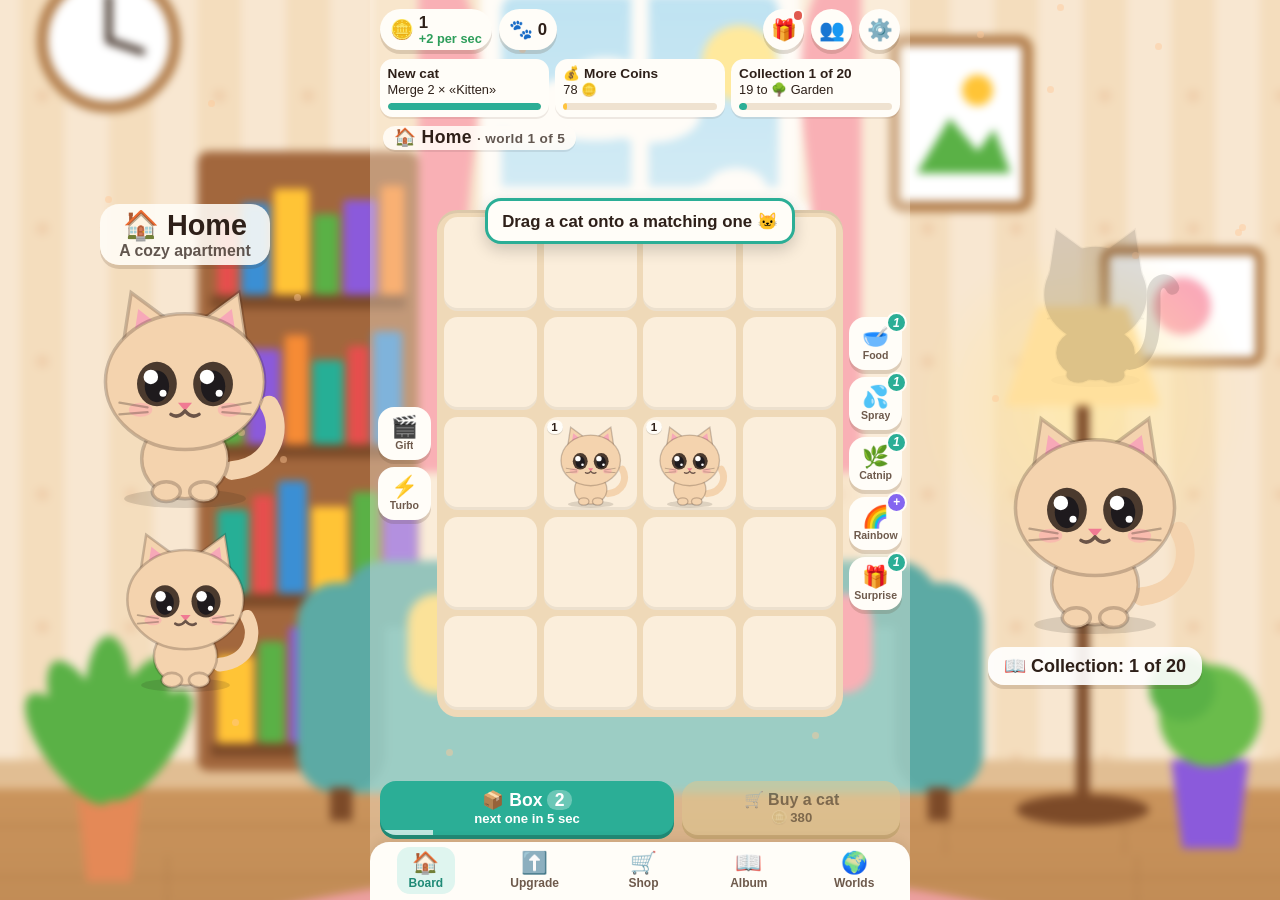
==== index.html @ 221c53e2 "Add files via upload" ====
<!DOCTYPE html>
<html lang="ru">
<head>
<meta charset="UTF-8">
<meta name="viewport" content="width=device-width, initial-scale=1, maximum-scale=1, user-scalable=no, viewport-fit=cover">
<title>Cat Merge Idle</title>
<!-- Telegram Mini App: официальный скрипт Telegram (если недоступен — копия из папки игры) -->
<script src="https://telegram.org/js/telegram-web-app.js"></script>
<script>window.Telegram || document.write('<script src="telegram-web-app.js"><\/script>');</script>
<!-- Настройки: бот, игра, блоки рекламы -->
<script src="tg-config.js"></script>
<!-- AdsGram: реклама в Telegram Mini Apps -->
<script async src="https://sad.adsgram.ai/js/sad.min.js"></script>
<link rel="stylesheet" href="style.css">
</head>
<body oncontextmenu="return false">
<div id="loading"><img id="loadLogo" src="img/logo.jpg" alt="Cat Merge Idle" width="280" height="280"><div id="loadCat" class="hidden"></div><div class="lbar"><i></i></div></div>

<div id="scene"></div>
<div class="side" id="sideL"><div class="sfx"></div><div class="sIn"></div></div>
<div class="side" id="sideR"><div class="sfx"></div><div class="sIn"></div></div>
<div id="app">
  <div id="fx"></div>
  <div id="top">
    <button class="pill" id="coinsPill" aria-label="Монеты"><span class="pi">🪙</span><span class="pv"><b id="coins">0</b><small id="cps">+0 в сек</small></span></button>
    <button class="pill" id="pawsPill" aria-label="Лапки"><span class="pi">🐾</span><b id="paws">0</b></button>
    <button class="pill hidden" id="evPill" aria-label="Событие"><span class="pi" id="evIc">🍬</span><b id="evAmt">0</b></button>
    <div class="grow"></div>
    <button class="iconBtn" id="rewBtn" aria-label="Награды">🎁<i class="dot" id="rewDot"></i></button>
    <button class="iconBtn" id="socBtn" aria-label="Друзья и рейтинг">👥</button>
    <button class="iconBtn" id="setBtn" aria-label="Настройки">⚙️</button>
  </div>

  <div id="goals">
    <div class="goal" id="g1"><div class="gt" id="g1t"></div><div class="bar"><i id="g1b"></i></div></div>
    <div class="goal" id="g2"><div class="gt" id="g2t"></div><div class="bar y"><i id="g2b"></i></div></div>
    <div class="goal" id="g3"><div class="gt" id="g3t"></div><div class="bar"><i id="g3b"></i></div></div>
  </div>

  <div id="midRow">
    <div id="worldTitle"></div>
    <div id="turboTag" class="hidden">⚡ ×2 <span id="turboLeft"></span></div>
  </div>

  <div id="field">
    <div class="col" id="leftCol">
      <button class="sBtn" id="freeBtn"><span>🎬</span><small id="freeLbl">Подарок</small></button>
      <button class="sBtn" id="turboBtn"><span>⚡</span><small>Турбо</small></button>
      <button class="sBtn hidden" id="resBtn"><span id="resIc">🌸</span><small id="resAmt">0</small></button>
      <button class="sBtn hidden" id="evBtn"><span id="evBtnIc">🎃</span><small>Событие</small></button>
    </div>
    <div id="boardWrap"><div id="board"></div><div id="comboTag"></div></div>
    <div class="col" id="rightCol"></div>
  </div>

  <div id="actions">
    <button class="btn primary" id="boxBtn"><span class="bl">📦 Коробка <b id="boxCount">0</b></span><small id="boxInfo">…</small><i id="boxProg"></i></button>
    <button class="btn accent" id="buyBtn"><span class="bl">🛒 Купить кота</span><small>🪙 <span id="buyCost">0</span></small></button>
  </div>

  <nav id="nav">
    <button data-p="board" class="on"><span>🏠</span><small>Поле</small></button>
    <button data-p="upgrades"><span>⬆️</span><small>Улучшить</small><i class="dot" id="upDot"></i></button>
    <button data-p="shop"><span>🛒</span><small>Магазин</small></button>
    <button data-p="album"><span>📖</span><small>Альбом</small></button>
    <button data-p="worlds"><span>🌍</span><small>Миры</small><i class="dot" id="worldDot"></i></button>
  </nav>

  <div id="sheet"><div id="sheetBox"><div id="sheetHead"><span id="sheetTitle"></span><button class="close" id="sheetClose" aria-label="Закрыть">✕</button></div><div id="sheetTabs"></div><div id="sheetBody"></div></div></div>
  <div id="modal"><div id="modalBox"></div></div>
  <div id="toast"></div>
  <div id="tip"></div>
  <div id="hint"><span class="bubble" id="hintText"></span></div>
  <div id="hand">👆</div>
  <div id="aimBar" class="hidden"><span id="aimText"></span> <button id="aimCancel">Отмена</button></div>
</div>
<div id="ghost"></div>
<div id="adFake"><div>Ad</div><div style="opacity:.7;font-size:.9rem">(test mode outside Telegram)</div><div id="adFakeT">2</div></div>

<script src="js/i18n.js"></script>
<script src="js/data.js"></script>
<script src="js/art.js"></script>
<script src="js/scene.js"></script>
<script src="js/audio.js"></script>
<script src="js/net.js"></script>
<script src="js/game.js"></script>
<script src="js/ui.js"></script>
</body>
</html>
---- style.css ----
:root{
  --ui:#FFFDF8; --text:#2E2019; --muted:#6E5A4C; --line:#E6D5BE;
  --primary:#2BAE96; --primaryD:#1F8A76; --accent:#FFC43D; --accentD:#D99A0A;
  --premium:#8466F0; --premiumD:#6247C9; --error:#E05A4F; --good:#2E9E5B;
  --shadow:0 4px 0 rgba(90,60,40,.18);
  --bg1:#FFF8EC; --bg2:#F7E3C6; --board:#EFD9B8; --cell:#FBEEDB; --wtext:#3B2A20;
  font-size:16px;
}
html.big{ font-size:18px; }
*{box-sizing:border-box;-webkit-tap-highlight-color:transparent;user-select:none;-webkit-user-select:none;-webkit-touch-callout:none}
html,body{margin:0;height:100%;overflow:hidden;background:var(--bg2);color:var(--text);
  font-family:"Nunito","Trebuchet MS","Segoe UI",Roboto,Arial,sans-serif;touch-action:none;overscroll-behavior:none}
button{font-family:inherit;color:inherit;border:0;cursor:pointer;background:none;padding:0}
.hidden{display:none!important}
#app{position:relative;z-index:1;height:100%;max-width:540px;margin:0 auto;display:flex;flex-direction:column;overflow:hidden;
  background:var(--tint);transition:background .6s}
/* ---------- фон мира: размытая сцена ---------- */
#scene{position:fixed;inset:-24px;z-index:0;pointer-events:none;filter:blur(4px) saturate(1.05);overflow:hidden;background:var(--bg2)}
.sceneLayer{position:absolute;inset:0;opacity:0;transition:opacity .7s ease}
.sceneLayer.on{opacity:1}
.sceneLayer svg{width:100%;height:100%;display:block}
#fx{position:absolute;inset:0;pointer-events:none;overflow:hidden;z-index:0}
#top,#goals,#midRow,#field,#actions,#nav{position:relative;z-index:1}

/* ---------- верхняя панель ---------- */
#top{display:flex;align-items:center;gap:.4rem;padding:.55rem .6rem .3rem}
.pill{display:flex;align-items:center;gap:.3rem;background:var(--ui);border-radius:1.4rem;padding:.3rem .65rem;
  font-weight:800;font-size:1.05rem;box-shadow:var(--shadow);min-width:0;white-space:nowrap;min-height:2.6rem;color:var(--text)}
.pill .pi{font-size:1.2rem}
.pill .pv{display:flex;flex-direction:column;line-height:1.05;text-align:left}
.pill small{font-weight:700;color:var(--good);font-size:.8rem}
.grow{flex:1}
.iconBtn{width:2.6rem;height:2.6rem;border-radius:50%;background:var(--ui);box-shadow:var(--shadow);font-size:1.3rem;
  display:flex;align-items:center;justify-content:center;position:relative;flex:none}
.dot{position:absolute;top:0;right:0;width:.8rem;height:.8rem;border-radius:50%;background:var(--error);border:2px solid var(--ui);display:none}
.dot.on{display:block;animation:pulse 1.2s infinite}
@keyframes pulse{50%{transform:scale(1.25)}}

/* ---------- три цели ---------- */
#goals{display:grid;grid-template-columns:1fr 1fr 1fr;gap:.4rem;padding:.25rem .6rem}
.goal{background:var(--ui);border-radius:.8rem;padding:.4rem .5rem;font-size:.8rem;line-height:1.2;min-height:3.6rem;color:var(--text);
  display:flex;flex-direction:column;justify-content:space-between;box-shadow:0 2px 0 rgba(90,60,40,.1)}
.goal b{font-size:.85rem;display:block}
.bar{height:.45rem;border-radius:.3rem;background:#EFE2D0;overflow:hidden;margin-top:.25rem}
.bar i{display:block;height:100%;background:var(--primary);border-radius:.3rem;transition:width .3s}
.bar.y i{background:var(--accent)}
.bar.p i{background:var(--premium)}

#midRow{display:flex;align-items:center;justify-content:space-between;padding:.3rem .8rem .1rem;min-height:1.9rem}
#worldTitle{font-weight:900;font-size:1.1rem;color:#2E2019;letter-spacing:.02em;background:rgba(255,253,248,.88);border-radius:1rem;padding:.12rem .7rem;box-shadow:0 2px 0 rgba(0,0,0,.08)}
#worldTitle small{font-weight:700;opacity:.75;font-size:.85rem}
#turboTag{font-size:.9rem;font-weight:900;color:#fff;background:var(--premium);border-radius:1rem;padding:.15rem .6rem}

/* ---------- поле ---------- */
#field{flex:1;display:grid;grid-template-columns:3.4rem minmax(0,1fr) 3.4rem;gap:.35rem;padding:.2rem .45rem;min-height:0;align-items:center}
.col{display:flex;flex-direction:column;gap:.45rem;align-items:center;justify-content:center}
.sBtn{width:3.3rem;min-height:3.3rem;border-radius:1rem;background:var(--ui);box-shadow:var(--shadow);display:flex;flex-direction:column;
  align-items:center;justify-content:center;position:relative;font-size:1.35rem;line-height:1.05;padding:.2rem 0}
.sBtn small{font-size:.66rem;font-weight:800;color:var(--muted);margin-top:.1rem;max-width:100%;overflow:hidden;text-overflow:ellipsis;white-space:nowrap}
.sBtn .cnt{position:absolute;top:-.3rem;right:-.3rem;background:var(--primary);color:#fff;font-size:.75rem;font-weight:900;border-radius:.7rem;min-width:1.3rem;height:1.3rem;display:flex;align-items:center;justify-content:center;padding:0 .25rem;border:2px solid var(--ui)}
.sBtn .cnt.zero{background:var(--premium)}
.sBtn:disabled{opacity:.55}
.sBtn.armed{box-shadow:0 0 0 3px var(--premium),var(--shadow)}
#boardWrap{position:relative;display:flex;align-items:center;justify-content:center;height:100%;min-height:0;min-width:0;overflow:visible}
#board{display:grid;grid-template-columns:repeat(4,1fr);grid-template-rows:repeat(5,1fr);gap:.4rem;
  width:200px;height:250px;background:var(--board);padding:.45rem;border-radius:1.3rem;
  box-shadow:inset 0 3px 0 rgba(0,0,0,.08);transition:background .6s}
.cell{position:relative;border-radius:.85rem;background:var(--cell);display:flex;align-items:center;justify-content:center;
  box-shadow:inset 0 -3px 0 rgba(0,0,0,.06);transition:background .6s;min-width:0;min-height:0}
.cell.hl{background:#D6F5EC!important;box-shadow:inset 0 0 0 3px var(--primary)}
.cell.bad{box-shadow:inset 0 0 0 3px var(--error)}
@keyframes shake{25%{transform:rotate(-4deg)}75%{transform:rotate(4deg)}}
.cat{position:relative;width:94%;height:94%;display:flex;align-items:center;justify-content:center;touch-action:none}
.cat svg{width:100%;height:100%;overflow:visible;animation:bob 2.6s ease-in-out infinite}
.cat.dim{opacity:.3}
.cat .lv{position:absolute;left:0;top:0;font-size:.72rem;font-weight:900;background:var(--ui);color:var(--text);border-radius:.5rem;padding:0 .3rem;
  box-shadow:0 1px 0 rgba(0,0,0,.15);z-index:2;line-height:1.25}
.cat.wild .lv{background:var(--premium);color:#fff}
.cat.pop svg{animation:pop .45s cubic-bezier(.2,1.6,.4,1)}
.cat.spawn svg{animation:spawn .35s ease-out}
.cat.boing svg{animation:boing .35s ease-out}
.wildCat{width:100%;height:100%;border-radius:50%;display:flex;align-items:center;justify-content:center;font-size:2rem;
  background:conic-gradient(#ff8a8a,#ffd36b,#8ee39a,#7fb8ff,#c79bff,#ff8a8a);animation:spin 4s linear infinite;box-shadow:0 0 0 3px #fff inset}
@keyframes spin{to{transform:rotate(360deg)}}
.eyes{transform-box:fill-box;transform-origin:center;animation:blink 4.5s infinite}
.tail{transform-box:fill-box;transform-origin:0% 100%;animation:wag 2.2s ease-in-out infinite}
@keyframes bob{0%,100%{transform:translateY(0)}50%{transform:translateY(-3%)}}
@keyframes blink{0%,92%,100%{transform:scaleY(1)}95%{transform:scaleY(.1)}}
@keyframes wag{0%,100%{transform:rotate(0)}50%{transform:rotate(12deg)}}
@keyframes pop{0%{transform:scale(.3)}100%{transform:scale(1)}}
@keyframes spawn{0%{transform:scale(0) translateY(30%)}100%{transform:scale(1)}}
@keyframes boing{50%{transform:scale(1.15,.9)}}
#comboTag{position:absolute;top:-.2rem;left:50%;transform:translateX(-50%);font-weight:900;font-size:1.1rem;color:#fff;
  background:var(--accentD);border-radius:1rem;padding:.1rem .7rem;opacity:0;transition:opacity .2s;pointer-events:none;white-space:nowrap}
#comboTag.on{opacity:1}
#ghost{position:fixed;pointer-events:none;z-index:50;width:80px;height:80px;transform:translate(-50%,-60%) scale(1.15);display:none;
  filter:drop-shadow(0 8px 6px rgba(0,0,0,.25))}
#ghost svg{width:100%;height:100%}

/* ---------- кнопки действий ---------- */
#actions{display:flex;gap:.5rem;padding:.35rem .6rem .45rem}
.btn{border-radius:1rem;padding:.6rem .8rem;font-weight:900;font-size:1rem;background:var(--ui);box-shadow:var(--shadow);transition:transform .08s;min-height:3rem;color:var(--text)}
.btn:active{transform:translateY(2px);box-shadow:0 2px 0 rgba(90,60,40,.18)}
.btn.primary{background:var(--primary);color:#fff;box-shadow:0 4px 0 var(--primaryD)}
.btn.accent{background:var(--accent);color:#3B2A00;box-shadow:0 4px 0 var(--accentD)}
.btn.premium{background:var(--premium);color:#fff;box-shadow:0 4px 0 var(--premiumD)}
.btn.ghostBtn{background:transparent;box-shadow:none;color:var(--muted);text-decoration:underline}
.btn.danger{color:var(--error)}
.btn:disabled{filter:grayscale(.6);opacity:.55}
.btn small{display:block;font-size:.82rem;font-weight:800}
#boxBtn{flex:1.4;position:relative;overflow:hidden;display:flex;flex-direction:column;align-items:center;justify-content:center;line-height:1.15}
#boxBtn .bl{font-size:1.1rem}
#boxBtn b{background:rgba(255,255,255,.3);border-radius:.6rem;padding:0 .45rem}
#boxProg{position:absolute;left:0;bottom:0;height:.35rem;background:rgba(255,255,255,.7)}
#buyBtn{flex:1;display:flex;flex-direction:column;align-items:center;justify-content:center;line-height:1.15}

/* ---------- навигация ---------- */
#nav{display:flex;justify-content:space-around;padding:.3rem .2rem calc(.4rem + env(safe-area-inset-bottom));background:var(--ui);
  border-radius:1.2rem 1.2rem 0 0;box-shadow:0 -3px 10px rgba(90,60,40,.1);z-index:35!important}
#nav button{display:flex;flex-direction:column;align-items:center;font-size:1.35rem;padding:.2rem .5rem;border-radius:.8rem;position:relative;min-width:3.6rem}
#nav button small{font-size:.75rem;font-weight:800;color:var(--muted)}
#nav button.on{background:#DFF5EF}
#nav button.on small{color:var(--primaryD)}

/* ---------- панели ---------- */
#sheet{position:absolute;inset:0;z-index:30!important;background:rgba(40,28,20,.4);display:none;align-items:flex-end}
#sheet.on{display:flex}
#sheetBox{width:100%;height:88%;background:var(--ui);border-radius:1.5rem 1.5rem 0 0;display:flex;flex-direction:column;animation:up .25s ease-out;color:var(--text)}
@keyframes up{from{transform:translateY(40px);opacity:0}}
#sheetHead{display:flex;align-items:center;justify-content:space-between;padding:.9rem 1rem .4rem;font-weight:900;font-size:1.3rem}
#sheetTabs{display:flex;gap:.35rem;padding:0 .8rem .5rem;overflow-x:auto;scrollbar-width:none;touch-action:pan-x}
#sheetTabs:empty{display:none}
#sheetTabs button{flex:none;border-radius:1rem;padding:.4rem .75rem;font-weight:800;font-size:.92rem;background:#F3E9DA;color:var(--muted);min-height:2.3rem}
#sheetTabs button.on{background:var(--primary);color:#fff}
#sheetBody{flex:1;overflow-y:auto;padding:.2rem .85rem calc(5.5rem + env(safe-area-inset-bottom));touch-action:pan-y}
.close{width:2.4rem;height:2.4rem;border-radius:50%;background:#F3E9DA;font-size:1.1rem;font-weight:900}
.row{display:flex;align-items:center;gap:.6rem;background:#FFF7EC;border:1px solid var(--line);border-radius:1rem;padding:.6rem .65rem;margin-bottom:.5rem}
.row .ic{font-size:1.7rem;width:2.4rem;text-align:center;flex:none}
.row .tx{flex:1;min-width:0;font-size:.88rem;color:var(--muted);line-height:1.3}
.row .tx b{display:block;color:var(--text);font-size:1rem;margin-bottom:.1rem}
.row .tx .nx{color:var(--primaryD);font-weight:800}
.row .btn{font-size:.92rem;padding:.45rem .7rem;white-space:nowrap;min-height:2.6rem;flex:none}
.row.dim{opacity:.6}
.sec{font-weight:900;font-size:.9rem;color:var(--muted);margin:.9rem .1rem .45rem;letter-spacing:.03em}
.note{font-size:.92rem;color:var(--muted);line-height:1.4;margin:.2rem .1rem .7rem}
.big{font-size:1.9rem;font-weight:900;margin:.3rem 0}
.card{background:#FFF7EC;border:2px solid var(--line);border-radius:1rem;padding:.45rem;text-align:center;font-size:.8rem;color:var(--muted);position:relative}
.card .pic{height:5rem;display:flex;justify-content:center}
.card .pic svg{height:100%;width:auto;overflow:visible}
.card b{display:block;color:var(--text);font-size:.9rem;margin-top:.15rem;line-height:1.15}
.card.fav{border-color:var(--accent)}
.silhouette svg{filter:brightness(0);opacity:.13}
.colGrid{display:grid;grid-template-columns:repeat(3,1fr);gap:.45rem}
.rar{display:inline-block;border-radius:.5rem;padding:.05rem .4rem;color:#fff;font-weight:800;font-size:.72rem;margin-top:.2rem}
.map{display:flex;flex-direction:column;align-items:center;gap:.35rem;padding:.3rem 0}
.mapNode{width:92%;display:flex;align-items:center;gap:.8rem;border-radius:1.1rem;padding:.75rem .9rem;background:#F3E9DA;font-weight:800;font-size:1.05rem;text-align:left}
.mapNode.open{background:#E3F6EF}
.mapNode.cur{background:#D3F2E7;box-shadow:0 0 0 3px var(--primary)}
.mapNode.new{animation:glow 1.2s infinite}
@keyframes glow{50%{box-shadow:0 0 0 5px var(--accent)}}
.mapNode .e{font-size:2rem}
.mapNode small{display:block;font-weight:700;color:var(--muted);font-size:.85rem}
.mapLine{width:.3rem;height:.9rem;background:repeating-linear-gradient(var(--line) 0 4px,transparent 4px 8px)}
.days{display:grid;grid-template-columns:repeat(4,1fr);gap:.45rem}
.day{background:#FFF7EC;border:2px solid var(--line);border-radius:.9rem;padding:.45rem .2rem;text-align:center;font-size:.78rem;font-weight:800;color:var(--muted)}
.day .e{font-size:1.5rem;display:block;margin:.1rem 0}
.day.done{opacity:.45}
.day.today{border-color:var(--primary);background:#DFF5EF;color:var(--text)}
.day.big7{grid-column:span 2}
.lb{display:flex;align-items:center;gap:.6rem;padding:.5rem .4rem;border-bottom:1px solid var(--line);font-size:1rem}
.lb .r{width:2rem;font-weight:900;color:var(--muted);text-align:center}
.lb .av{width:2.2rem;height:2.2rem;border-radius:50%;background:#F3E9DA;flex:none;object-fit:cover;display:flex;align-items:center;justify-content:center}
.lb .av svg{width:100%;height:100%}
.lb .n{flex:1;font-weight:800;overflow:hidden;text-overflow:ellipsis;white-space:nowrap}
.lb .n small{display:block;font-weight:700;color:var(--muted);font-size:.8rem}
.lb.me{background:#DFF5EF;border-radius:.7rem}
.lb.click{cursor:pointer}
.toggle{width:3.3rem;height:1.9rem;border-radius:1rem;background:#DCCDB8;position:relative;flex:none}
.toggle::after{content:"";position:absolute;top:.2rem;left:.2rem;width:1.5rem;height:1.5rem;border-radius:50%;background:#fff;transition:left .2s}
.toggle.on{background:var(--primary)}
.toggle.on::after{left:1.6rem}
.codeBox{font-size:1.8rem;font-weight:900;letter-spacing:.2em;text-align:center;background:#FFF7EC;border:2px dashed var(--accent);border-radius:1rem;padding:.5rem;margin:.3rem 0 .6rem}
input.code{width:100%;font:inherit;font-size:1.3rem;font-weight:800;letter-spacing:.15em;text-align:center;text-transform:uppercase;padding:.6rem;border-radius:1rem;border:2px solid var(--line);background:#fff;color:var(--text);user-select:text;-webkit-user-select:text}
.price{display:inline-flex;align-items:center;gap:.25rem}
.price img{width:1.1em;height:1.1em}
.iap{background:linear-gradient(135deg,#FFF7EC,#F1E9FF);border-color:#D9CCF8}

/* ---------- окна ---------- */
#modal{position:absolute;inset:0;z-index:40!important;background:rgba(40,28,20,.5);display:none;align-items:center;justify-content:center;padding:1.1rem}
#modal.on{display:flex}
#modalBox{background:var(--ui);border-radius:1.6rem;padding:1.2rem 1.1rem 1rem;width:100%;max-width:23rem;text-align:center;color:var(--text);
  animation:pop .35s cubic-bezier(.2,1.5,.4,1);box-shadow:0 10px 30px rgba(0,0,0,.25);max-height:92%;overflow-y:auto}
#modalBox h2{margin:.2rem 0 .4rem;font-size:1.45rem}
#modalBox p{margin:.4rem 0;color:var(--muted);font-size:1rem;line-height:1.4}
#modalBox .pic{height:8rem;display:flex;justify-content:center;margin:.2rem 0}
#modalBox .pic svg{height:100%;width:auto;overflow:visible}
#modalBox .lines{font-size:1.25rem;font-weight:900;line-height:1.6;margin:.4rem 0}
#modalBox .colGrid{text-align:center}
.mBtns{display:flex;flex-direction:column;gap:.55rem;margin-top:.9rem}

/* ---------- эффекты ---------- */
.float{position:fixed;z-index:45;pointer-events:none;font-weight:900;font-size:1.15rem;color:var(--accentD);
  text-shadow:0 2px 0 #fff,0 0 4px #fff,0 0 2px #fff;animation:floatUp 1s ease-out forwards;transform:translate(-50%,-50%);white-space:nowrap}
.float.perfect{color:var(--premium);font-size:1.35rem}
@keyframes floatUp{to{transform:translate(-50%,-160%);opacity:0}}
.spark{position:fixed;z-index:44;width:9px;height:9px;border-radius:50%;pointer-events:none;animation:spark .6s ease-out forwards}
@keyframes spark{to{transform:translate(var(--dx),var(--dy)) scale(.2);opacity:0}}
#toast{position:absolute;left:50%;bottom:9.5rem;transform:translateX(-50%);z-index:60!important;background:rgba(40,28,20,.92);color:#fff;
  padding:.65rem 1rem;border-radius:1rem;font-weight:800;font-size:1rem;display:none;text-align:center;width:max-content;max-width:88%;line-height:1.35}
#tip{position:absolute;left:.8rem;right:.8rem;top:9.4rem;z-index:26!important;background:var(--ui);border:3px solid var(--accent);border-radius:1rem;
  padding:.6rem .8rem;font-weight:800;font-size:.98rem;display:none;box-shadow:0 6px 16px rgba(0,0,0,.18);line-height:1.35;color:var(--text)}
#hint{position:absolute;z-index:25!important;pointer-events:none;display:none;left:0;right:0;text-align:center}
#hint .bubble{display:inline-block;background:var(--ui);border-radius:1rem;padding:.6rem .9rem;font-weight:900;font-size:1.05rem;color:var(--text);
  box-shadow:0 6px 16px rgba(0,0,0,.18);border:3px solid var(--primary);max-width:90%}
#hand{position:absolute;z-index:26!important;font-size:2.6rem;pointer-events:none;display:none}
#aimBar{position:absolute;left:.6rem;right:.6rem;top:.6rem;z-index:27!important;background:var(--primaryD);color:#fff;font-weight:900;border-radius:1rem;padding:.6rem .8rem;display:flex;align-items:center;justify-content:space-between;gap:.5rem}
#aimBar button{background:#fff;color:var(--primaryD);border-radius:.8rem;padding:.35rem .7rem;font-weight:900}
#loading{position:fixed;inset:0;z-index:100;background:#FFF4E4;display:flex;flex-direction:column;align-items:center;justify-content:center;gap:.9rem;font-weight:900;font-size:1.3rem;color:#3B2A20}
#loadCat{width:7rem;height:7rem}
#loadLogo{width:min(62vw,46vh,17rem);height:auto;border-radius:22%;box-shadow:0 8px 24px rgba(90,60,40,.25);animation:bob 2.4s ease-in-out infinite}
#loading .lbar{width:11rem;height:.65rem;border-radius:.4rem;background:#F0E3D1;overflow:hidden}
#loading .lbar i{display:block;height:100%;width:30%;background:var(--primary);animation:lb 1s ease-in-out infinite alternate}
@keyframes lb{to{width:100%}}
#adFake{position:fixed;inset:0;z-index:200;background:#222;color:#fff;display:none;align-items:center;justify-content:center;flex-direction:column;gap:.6rem;font-weight:800;font-size:1.2rem}

/* ---------- частицы миров ---------- */
.p{position:absolute;display:block;pointer-events:none}
.p-dust{width:7px;height:7px;border-radius:50%;background:rgba(255,200,150,.45);animation:drift linear infinite}
.p-butterfly{width:20px;height:16px;animation:flutter ease-in-out infinite}
.p-butterfly svg{width:100%;height:100%;animation:flap .3s ease-in-out infinite alternate}
.p-rain{width:2px;height:16px;background:linear-gradient(transparent,rgba(170,200,255,.55));animation:rain linear infinite}
.p-bubble{width:10px;height:10px;border-radius:50%;border:2px solid rgba(255,255,255,.75);animation:rise linear infinite}
.p-stars{width:3px;height:3px;border-radius:50%;background:#fff;animation:twinkle ease-in-out infinite}
@keyframes drift{0%{transform:translate(0,0)}50%{transform:translate(30px,-40px)}100%{transform:translate(0,0)}}
@keyframes flutter{0%{transform:translate(0,0)}25%{transform:translate(40px,-30px)}50%{transform:translate(80px,0)}75%{transform:translate(40px,30px)}100%{transform:translate(0,0)}}
@keyframes flap{to{transform:scaleX(.4)}}
@keyframes rain{from{transform:translateY(-120vh)}to{transform:translateY(20vh)}}
@keyframes rise{from{transform:translateY(40vh);opacity:0}20%{opacity:1}to{transform:translateY(-60vh);opacity:0}}
@keyframes twinkle{50%{opacity:.15;transform:scale(.5)}}

/* ---------- тёмные миры ---------- */
#app.dark .goal{background:rgba(255,255,255,.93)}
@media (max-height:620px){
  #goals .goal{min-height:3rem;font-size:.75rem}
  .sBtn{min-height:2.9rem}
}

/* ---------- оформление по бокам на широких экранах (ПК) ---------- */
.side{position:fixed;top:0;bottom:0;width:calc((100vw - 540px)/2);display:none;overflow:hidden;pointer-events:none;z-index:1}
#sideL{left:0} #sideR{right:0}
.side .sfx{position:absolute;inset:0}
.side .sIn{position:absolute;inset:0;display:flex;flex-direction:column;align-items:center;justify-content:center;gap:1vh;padding:3vh 1vw}
.side .wName{font-weight:900;font-size:clamp(1.4rem,3.2vh,2.6rem);color:#2E2019;text-align:center;line-height:1.1;background:rgba(255,253,248,.88);border-radius:1.2rem;padding:.4rem 1.2rem;box-shadow:var(--shadow)}
.side .wName small{display:block;font-size:.55em;opacity:.75;font-weight:800}
.side .bigCat{width:min(78%,26vh);animation:bob 3s ease-in-out infinite}
.side .bigCat svg{width:100%;height:auto;overflow:visible}
.side .bigCat.s2{width:min(58%,19vh);animation-delay:-1.3s}
.side .prog{background:rgba(255,255,255,.9);border-radius:1rem;padding:.5rem 1rem;font-weight:900;color:#2E2019;font-size:clamp(.9rem,2vh,1.2rem);box-shadow:var(--shadow)}
@media (min-width:760px) and (min-height:541px){ .side{display:block} }
/* ПК в окне браузера (низкое окно): та же вертикальная раскладка, что и в полноэкранном режиме, только компактнее */
@media (hover:hover) and (pointer:fine) and (min-width:760px) and (min-height:431px){ .side{display:block} }
@media (hover:hover) and (pointer:fine) and (min-height:431px) and (max-height:700px){
  :root{font-size:clamp(12px,2.45vh,16px)} html.big{font-size:clamp(13px,2.65vh,18px)}
  #top{padding:.4rem .6rem .2rem} #goals{padding:.15rem .6rem} #midRow{padding:.2rem .8rem 0;min-height:1.6rem}
  #actions{padding:.25rem .6rem .35rem} #nav{padding-top:.2rem}
  #goals .goal{min-height:2.8rem}
}

/* ---------- телефон горизонтально (п. 1.10): поле справа, панели слева ---------- */
@media (orientation:landscape) and (max-height:540px) and (pointer:coarse), (orientation:landscape) and (max-height:430px){
  :root{font-size:14px} html.big{font-size:15px}
  #app{max-width:1000px;display:grid;grid-template-columns:minmax(0,1fr) minmax(0,1.05fr);
    grid-template-rows:auto auto auto minmax(0,1fr) auto auto;column-gap:.3rem}
  #top{grid-column:1;grid-row:1;padding-top:.4rem}
  #goals{grid-column:1;grid-row:2}
  #midRow{grid-column:1;grid-row:3}
  #actions{grid-column:1;grid-row:5;padding-bottom:.3rem}
  #nav{grid-column:1;grid-row:6;border-radius:1.2rem 1.2rem 0 0}
  #field{grid-column:2;grid-row:1 / -1;height:100%;padding:.35rem .45rem calc(.35rem + env(safe-area-inset-bottom))}
  #goals .goal{min-height:2.7rem}
  #toast{bottom:auto;top:40%}
  #tip{top:auto;bottom:4.5rem;right:auto;width:calc(50% - 1.2rem)}
  #sheetBox{height:94%}
  #modalBox{max-height:94vh;overflow-y:auto}
}
@media (orientation:landscape) and (max-height:400px){
  :root{font-size:12px} html.big{font-size:13px}
  #goals .goal{min-height:2.3rem}
  #top{padding-bottom:.15rem}
}

/* ---------- голоса: облачко «мяу» и обида ---------- */
.meow{position:fixed;z-index:29;pointer-events:none;transform:translate(-50%,-100%);background:#fff;color:#2E2019;font-weight:900;font-size:.9rem;
  padding:.15rem .55rem;border-radius:1rem;box-shadow:0 3px 8px rgba(0,0,0,.18);white-space:nowrap;animation:meowUp 1.3s ease-out forwards}
.meow::after{content:"";position:absolute;left:50%;bottom:-6px;transform:translateX(-50%);border:6px solid transparent;border-top-color:#fff;border-bottom:0}
.meow.grumpy{background:#FFE1DD;color:#B8322A}
.meow.grumpy::after{border-top-color:#FFE1DD}
@keyframes meowUp{0%{opacity:0;transform:translate(-50%,-70%) scale(.6)}15%{opacity:1;transform:translate(-50%,-100%) scale(1)}80%{opacity:1}100%{opacity:0;transform:translate(-50%,-150%)}}
.cat.angry svg{animation:angry .45s ease-in-out}
@keyframes angry{0%,100%{transform:translateX(0)}20%{transform:translateX(-7%) rotate(-6deg)}40%{transform:translateX(7%) rotate(6deg)}60%{transform:translateX(-5%) rotate(-4deg)}80%{transform:translateX(4%)}}

/* ---------- бустеры 2.3: корм, брызгалка, мята ---------- */
.aim-cat .cat:not(.bowl){animation:shake .5s infinite;cursor:pointer}
.aim-empty .cell:empty{box-shadow:inset 0 0 0 3px var(--primary);animation:aimPulse 1.1s infinite;cursor:pointer}
@keyframes aimPulse{50%{box-shadow:inset 0 0 0 5px var(--accent)}}
.sBtn.armed{outline:3px solid var(--primary);outline-offset:2px;transform:scale(1.06)}
.cat.bowl svg{width:92%;height:auto}
.cat.nipped{filter:drop-shadow(0 0 7px rgba(93,176,74,.95))}
.cat.nipped::before{content:"";position:absolute;inset:4%;border-radius:50%;background:radial-gradient(circle,rgba(150,230,110,.65) 0%,rgba(150,230,110,.25) 45%,transparent 70%);animation:nipGlow 1.6s ease-in-out infinite;pointer-events:none;z-index:0}
.cat.nipped svg{position:relative;z-index:1}
@keyframes nipGlow{50%{transform:scale(1.12);opacity:.7}}
.nipTag{position:absolute;right:0;bottom:0;font-size:1.25rem;filter:drop-shadow(0 1px 1px rgba(0,0,0,.3));animation:bob 2s ease-in-out infinite;pointer-events:none}
.runaway{position:fixed;z-index:70;pointer-events:none;animation:runaway 1s ease-in forwards}
.runaway svg{width:100%;height:100%;overflow:visible}
@keyframes runaway{0%{transform:translate(0,0) rotate(0)}15%{transform:translate(0,-18px) rotate(-8deg)}100%{transform:translate(var(--dx),-30px) rotate(12deg);opacity:0}}
.drop{position:fixed;z-index:71;pointer-events:none;font-size:1rem;font-style:normal;animation:drop .8s ease-in forwards}
@keyframes drop{0%{transform:translate(0,-30px);opacity:0}20%{opacity:1}100%{transform:translate(calc((var(--r,0)) * 1px),40px);opacity:0}}
/* пять бустеров справа помещаются на любом экране */
#rightCol{height:100%;min-height:0;gap:clamp(.2rem,1.2vh,.45rem)}
#rightCol .sBtn{flex:0 1 3.3rem;min-height:2.4rem}
@media (max-height:600px){ #rightCol .sBtn{min-height:2.2rem} #rightCol .sBtn span{font-size:1.15rem;line-height:1} #rightCol .sBtn small{font-size:.58rem} }
@media (max-height:520px) and (orientation:portrait){ #rightCol .sBtn small{display:none} }
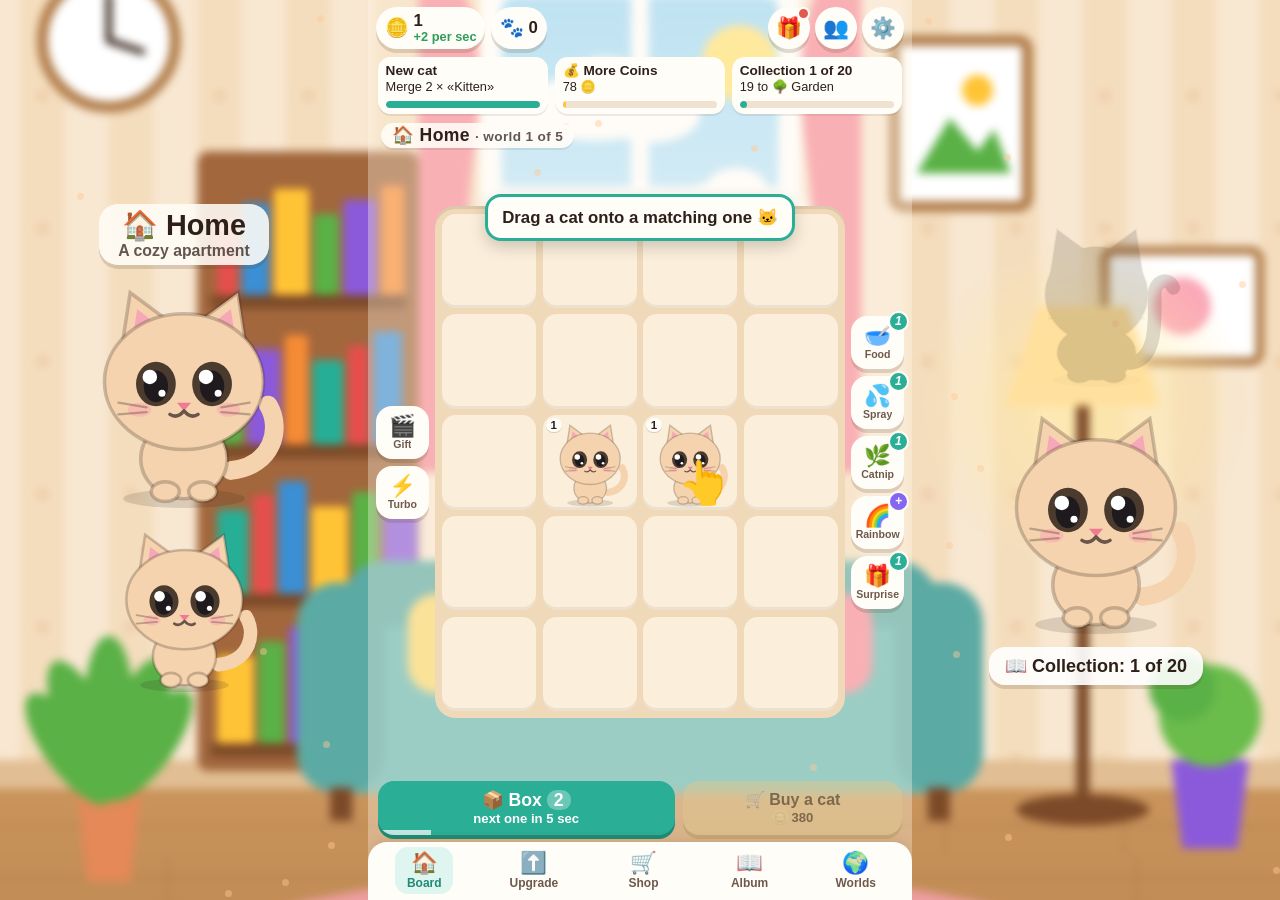
==== commit 0a8a7572: "2.4.1" ====
--- a/index.html
+++ b/index.html
@@ -8,10 +8,11 @@
 <script src="https://telegram.org/js/telegram-web-app.js"></script>
 <script>window.Telegram || document.write('<script src="telegram-web-app.js"><\/script>');</script>
 <!-- Настройки: бот, игра, блоки рекламы -->
-<script src="tg-config.js"></script>
+<script src="tg-config.js?v=2.4.1"></script>
 <!-- AdsGram: реклама в Telegram Mini Apps -->
 <script async src="https://sad.adsgram.ai/js/sad.min.js"></script>
-<link rel="stylesheet" href="style.css">
+<link rel="stylesheet" href="style.css?v=2.4.1">
+<link rel="stylesheet" href="tg.css?v=2.4.1">
 </head>
 <body oncontextmenu="return false">
 <div id="loading"><img id="loadLogo" src="img/logo.jpg" alt="Cat Merge Idle" width="280" height="280"><div id="loadCat" class="hidden"></div><div class="lbar"><i></i></div></div>
@@ -77,13 +78,13 @@
 <div id="ghost"></div>
 <div id="adFake"><div>Ad</div><div style="opacity:.7;font-size:.9rem">(test mode outside Telegram)</div><div id="adFakeT">2</div></div>
 
-<script src="js/i18n.js"></script>
-<script src="js/data.js"></script>
-<script src="js/art.js"></script>
-<script src="js/scene.js"></script>
-<script src="js/audio.js"></script>
-<script src="js/net.js"></script>
-<script src="js/game.js"></script>
-<script src="js/ui.js"></script>
+<script src="js/i18n.js?v=2.4.1"></script>
+<script src="js/data.js?v=2.4.1"></script>
+<script src="js/art.js?v=2.4.1"></script>
+<script src="js/scene.js?v=2.4.1"></script>
+<script src="js/audio.js?v=2.4.1"></script>
+<script src="js/net.js?v=2.4.1"></script>
+<script src="js/game.js?v=2.4.1"></script>
+<script src="js/ui.js?v=2.4.1"></script>
 </body>
 </html>
--- a/style.css
+++ b/style.css
@@ -256,10 +256,10 @@
 .side .bigCat svg{width:100%;height:auto;overflow:visible}
 .side .bigCat.s2{width:min(58%,19vh);animation-delay:-1.3s}
 .side .prog{background:rgba(255,255,255,.9);border-radius:1rem;padding:.5rem 1rem;font-weight:900;color:#2E2019;font-size:clamp(.9rem,2vh,1.2rem);box-shadow:var(--shadow)}
-@media (min-width:760px) and (min-height:541px){ .side{display:block} }
+
 /* ПК в окне браузера (низкое окно): та же вертикальная раскладка, что и в полноэкранном режиме, только компактнее */
-@media (hover:hover) and (pointer:fine) and (min-width:760px) and (min-height:431px){ .side{display:block} }
-@media (hover:hover) and (pointer:fine) and (min-height:431px) and (max-height:700px){
+
+@media (max-width:1px) and (max-height:1px){
   :root{font-size:clamp(12px,2.45vh,16px)} html.big{font-size:clamp(13px,2.65vh,18px)}
   #top{padding:.4rem .6rem .2rem} #goals{padding:.15rem .6rem} #midRow{padding:.2rem .8rem 0;min-height:1.6rem}
   #actions{padding:.25rem .6rem .35rem} #nav{padding-top:.2rem}
@@ -267,7 +267,7 @@
 }
 
 /* ---------- телефон горизонтально (п. 1.10): поле справа, панели слева ---------- */
-@media (orientation:landscape) and (max-height:540px) and (pointer:coarse), (orientation:landscape) and (max-height:430px){
+@media (max-width:1px) and (max-height:1px){
   :root{font-size:14px} html.big{font-size:15px}
   #app{max-width:1000px;display:grid;grid-template-columns:minmax(0,1fr) minmax(0,1.05fr);
     grid-template-rows:auto auto auto minmax(0,1fr) auto auto;column-gap:.3rem}
@@ -283,7 +283,7 @@
   #sheetBox{height:94%}
   #modalBox{max-height:94vh;overflow-y:auto}
 }
-@media (orientation:landscape) and (max-height:400px){
+@media (max-width:1px) and (max-height:1px){
   :root{font-size:12px} html.big{font-size:13px}
   #goals .goal{min-height:2.3rem}
   #top{padding-bottom:.15rem}
--- a/tg.css
+++ b/tg.css
@@ -0,0 +1,31 @@
+/* =====================================================================
+   TELEGRAM: одна раскладка для любого экрана — игра в колонке по центру,
+   поле всегда посередине. Все размеры (текст, кнопки, поле) в rem, а размер
+   rem считается от ширины И высоты окна, поэтому всё помещается без обрезки.
+   ===================================================================== */
+:root{font-size:clamp(10px, min(4.15vw, 2.35vh), 16px)}
+html.big{font-size:clamp(11px, min(4.55vw, 2.6vh), 18px)}
+#app{max-width:34rem}
+.side{width:calc((100vw - 34rem)/2)}
+@media (min-width:640px) and (min-height:300px){ .side{display:block} }
+
+/* верхняя панель: ничего не налезает друг на друга */
+#top{gap:.35rem;padding:.45rem .5rem .25rem}
+.pill{padding:.3rem .55rem;flex:0 1 auto;overflow:hidden}
+.pill .pv{min-width:0}
+.pill b,.pill small{overflow:hidden;text-overflow:ellipsis;white-space:nowrap}
+#top .iconBtn{flex:none}
+/* на узких экранах счётчик события живёт только на кнопке «🎃 Событие» слева от поля */
+@media (max-width:28rem){ #evPill{display:none!important} }
+@media (max-aspect-ratio:3/4){ #evPill{display:none!important} }
+
+/* цели: текст переносится, не выходит за карточку */
+.goal{overflow:hidden;word-break:break-word}
+.goal b{overflow:hidden;text-overflow:ellipsis}
+
+/* низкие окна: плотнее отступы, поле получает больше места */
+@media (max-height:640px){
+  #top{padding:.35rem .5rem .15rem} #goals{padding:.15rem .5rem} #goals .goal{min-height:2.7rem}
+  #midRow{padding:.15rem .7rem 0;min-height:1.6rem} #actions{padding:.25rem .5rem .35rem} #nav{padding-top:.15rem}
+}
+#toast{bottom:9rem}
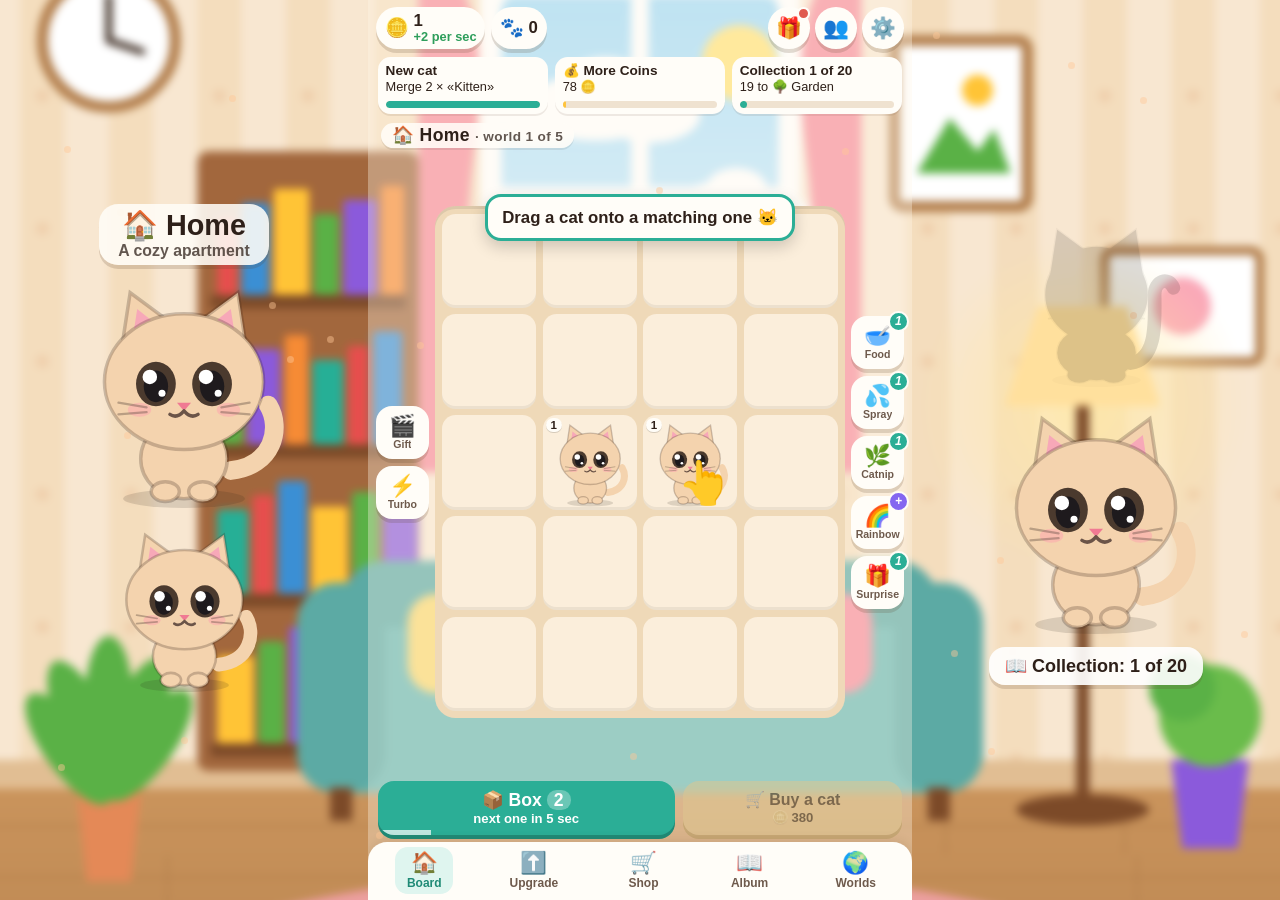
==== commit 3470d623: "2.4.2" ====
--- a/index.html
+++ b/index.html
@@ -8,11 +8,11 @@
 <script src="https://telegram.org/js/telegram-web-app.js"></script>
 <script>window.Telegram || document.write('<script src="telegram-web-app.js"><\/script>');</script>
 <!-- Настройки: бот, игра, блоки рекламы -->
-<script src="tg-config.js?v=2.4.1"></script>
+<script src="tg-config.js?v=2.4.2"></script>
 <!-- AdsGram: реклама в Telegram Mini Apps -->
 <script async src="https://sad.adsgram.ai/js/sad.min.js"></script>
-<link rel="stylesheet" href="style.css?v=2.4.1">
-<link rel="stylesheet" href="tg.css?v=2.4.1">
+<link rel="stylesheet" href="style.css?v=2.4.2">
+<link rel="stylesheet" href="tg.css?v=2.4.2">
 </head>
 <body oncontextmenu="return false">
 <div id="loading"><img id="loadLogo" src="img/logo.jpg" alt="Cat Merge Idle" width="280" height="280"><div id="loadCat" class="hidden"></div><div class="lbar"><i></i></div></div>
@@ -78,13 +78,13 @@
 <div id="ghost"></div>
 <div id="adFake"><div>Ad</div><div style="opacity:.7;font-size:.9rem">(test mode outside Telegram)</div><div id="adFakeT">2</div></div>
 
-<script src="js/i18n.js?v=2.4.1"></script>
-<script src="js/data.js?v=2.4.1"></script>
-<script src="js/art.js?v=2.4.1"></script>
-<script src="js/scene.js?v=2.4.1"></script>
-<script src="js/audio.js?v=2.4.1"></script>
-<script src="js/net.js?v=2.4.1"></script>
-<script src="js/game.js?v=2.4.1"></script>
-<script src="js/ui.js?v=2.4.1"></script>
+<script src="js/i18n.js?v=2.4.2"></script>
+<script src="js/data.js?v=2.4.2"></script>
+<script src="js/art.js?v=2.4.2"></script>
+<script src="js/scene.js?v=2.4.2"></script>
+<script src="js/audio.js?v=2.4.2"></script>
+<script src="js/net.js?v=2.4.2"></script>
+<script src="js/game.js?v=2.4.2"></script>
+<script src="js/ui.js?v=2.4.2"></script>
 </body>
 </html>
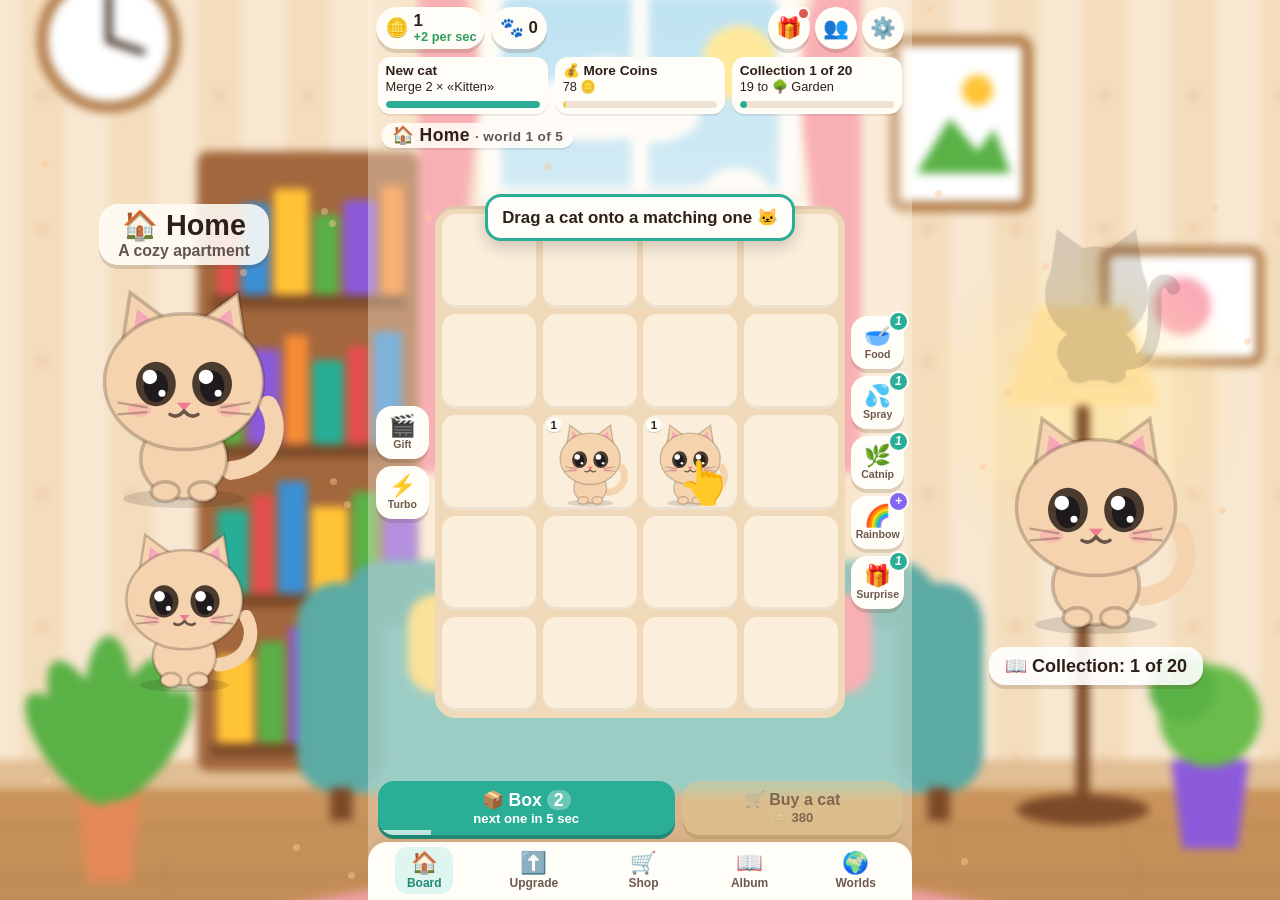
==== commit a2a13885: "4.2.3" ====
--- a/index.html
+++ b/index.html
@@ -8,11 +8,11 @@
 <script src="https://telegram.org/js/telegram-web-app.js"></script>
 <script>window.Telegram || document.write('<script src="telegram-web-app.js"><\/script>');</script>
 <!-- Настройки: бот, игра, блоки рекламы -->
-<script src="tg-config.js?v=2.4.2"></script>
+<script src="tg-config.js?v=2.4.3"></script>
 <!-- AdsGram: реклама в Telegram Mini Apps -->
 <script async src="https://sad.adsgram.ai/js/sad.min.js"></script>
-<link rel="stylesheet" href="style.css?v=2.4.2">
-<link rel="stylesheet" href="tg.css?v=2.4.2">
+<link rel="stylesheet" href="style.css?v=2.4.3">
+<link rel="stylesheet" href="tg.css?v=2.4.3">
 </head>
 <body oncontextmenu="return false">
 <div id="loading"><img id="loadLogo" src="img/logo.jpg" alt="Cat Merge Idle" width="280" height="280"><div id="loadCat" class="hidden"></div><div class="lbar"><i></i></div></div>
@@ -78,13 +78,13 @@
 <div id="ghost"></div>
 <div id="adFake"><div>Ad</div><div style="opacity:.7;font-size:.9rem">(test mode outside Telegram)</div><div id="adFakeT">2</div></div>
 
-<script src="js/i18n.js?v=2.4.2"></script>
-<script src="js/data.js?v=2.4.2"></script>
-<script src="js/art.js?v=2.4.2"></script>
-<script src="js/scene.js?v=2.4.2"></script>
-<script src="js/audio.js?v=2.4.2"></script>
-<script src="js/net.js?v=2.4.2"></script>
-<script src="js/game.js?v=2.4.2"></script>
-<script src="js/ui.js?v=2.4.2"></script>
+<script src="js/i18n.js?v=2.4.3"></script>
+<script src="js/data.js?v=2.4.3"></script>
+<script src="js/art.js?v=2.4.3"></script>
+<script src="js/scene.js?v=2.4.3"></script>
+<script src="js/audio.js?v=2.4.3"></script>
+<script src="js/net.js?v=2.4.3"></script>
+<script src="js/game.js?v=2.4.3"></script>
+<script src="js/ui.js?v=2.4.3"></script>
 </body>
 </html>
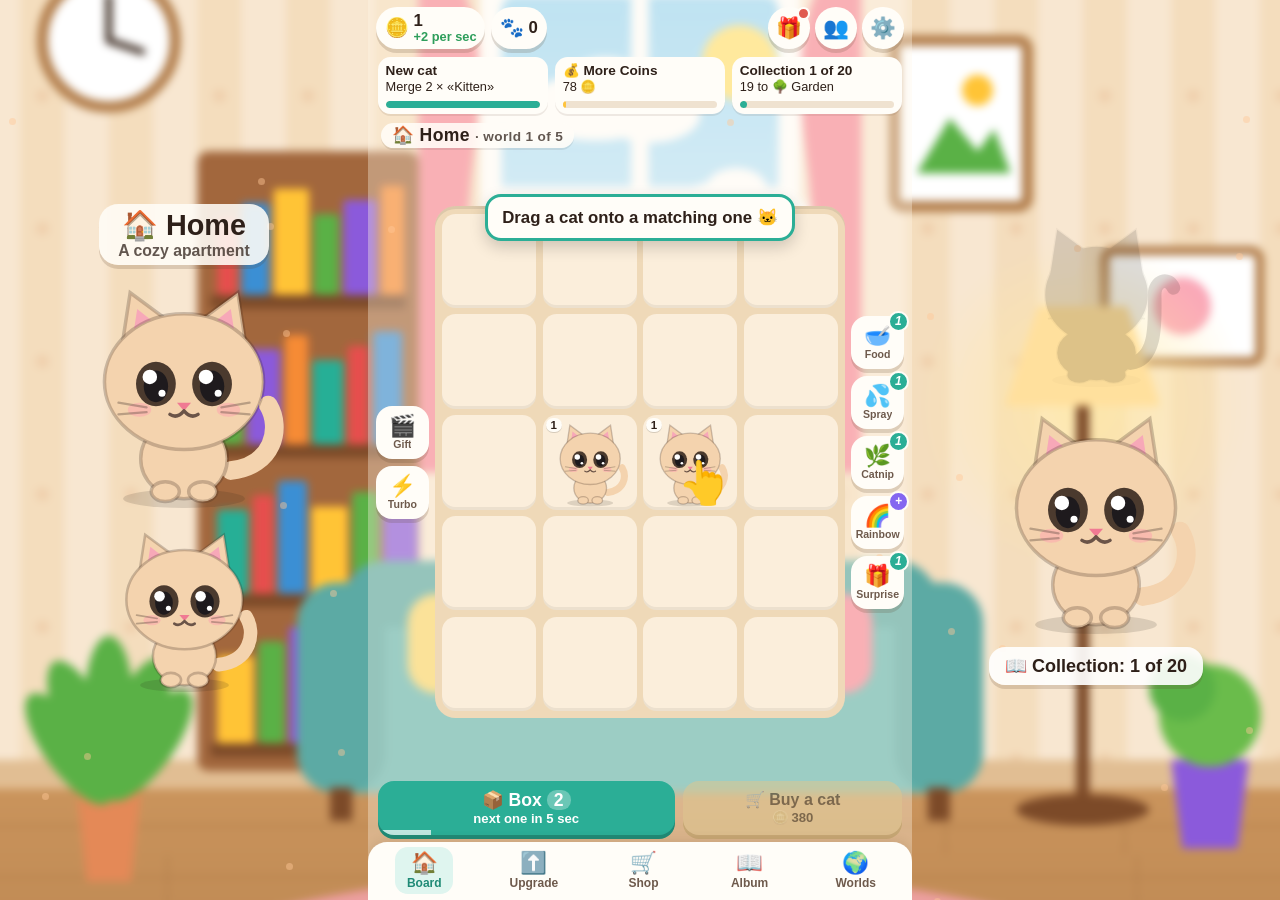
==== commit 46bd30f8: "2.4.4" ====
--- a/index.html
+++ b/index.html
@@ -8,11 +8,11 @@
 <script src="https://telegram.org/js/telegram-web-app.js"></script>
 <script>window.Telegram || document.write('<script src="telegram-web-app.js"><\/script>');</script>
 <!-- Настройки: бот, игра, блоки рекламы -->
-<script src="tg-config.js?v=2.4.3"></script>
+<script src="tg-config.js?v=2.4.4"></script>
 <!-- AdsGram: реклама в Telegram Mini Apps -->
 <script async src="https://sad.adsgram.ai/js/sad.min.js"></script>
-<link rel="stylesheet" href="style.css?v=2.4.3">
-<link rel="stylesheet" href="tg.css?v=2.4.3">
+<link rel="stylesheet" href="style.css?v=2.4.4">
+<link rel="stylesheet" href="tg.css?v=2.4.4">
 </head>
 <body oncontextmenu="return false">
 <div id="loading"><img id="loadLogo" src="img/logo.jpg" alt="Cat Merge Idle" width="280" height="280"><div id="loadCat" class="hidden"></div><div class="lbar"><i></i></div></div>
@@ -78,13 +78,13 @@
 <div id="ghost"></div>
 <div id="adFake"><div>Ad</div><div style="opacity:.7;font-size:.9rem">(test mode outside Telegram)</div><div id="adFakeT">2</div></div>
 
-<script src="js/i18n.js?v=2.4.3"></script>
-<script src="js/data.js?v=2.4.3"></script>
-<script src="js/art.js?v=2.4.3"></script>
-<script src="js/scene.js?v=2.4.3"></script>
-<script src="js/audio.js?v=2.4.3"></script>
-<script src="js/net.js?v=2.4.3"></script>
-<script src="js/game.js?v=2.4.3"></script>
-<script src="js/ui.js?v=2.4.3"></script>
+<script src="js/i18n.js?v=2.4.4"></script>
+<script src="js/data.js?v=2.4.4"></script>
+<script src="js/art.js?v=2.4.4"></script>
+<script src="js/scene.js?v=2.4.4"></script>
+<script src="js/audio.js?v=2.4.4"></script>
+<script src="js/net.js?v=2.4.4"></script>
+<script src="js/game.js?v=2.4.4"></script>
+<script src="js/ui.js?v=2.4.4"></script>
 </body>
 </html>
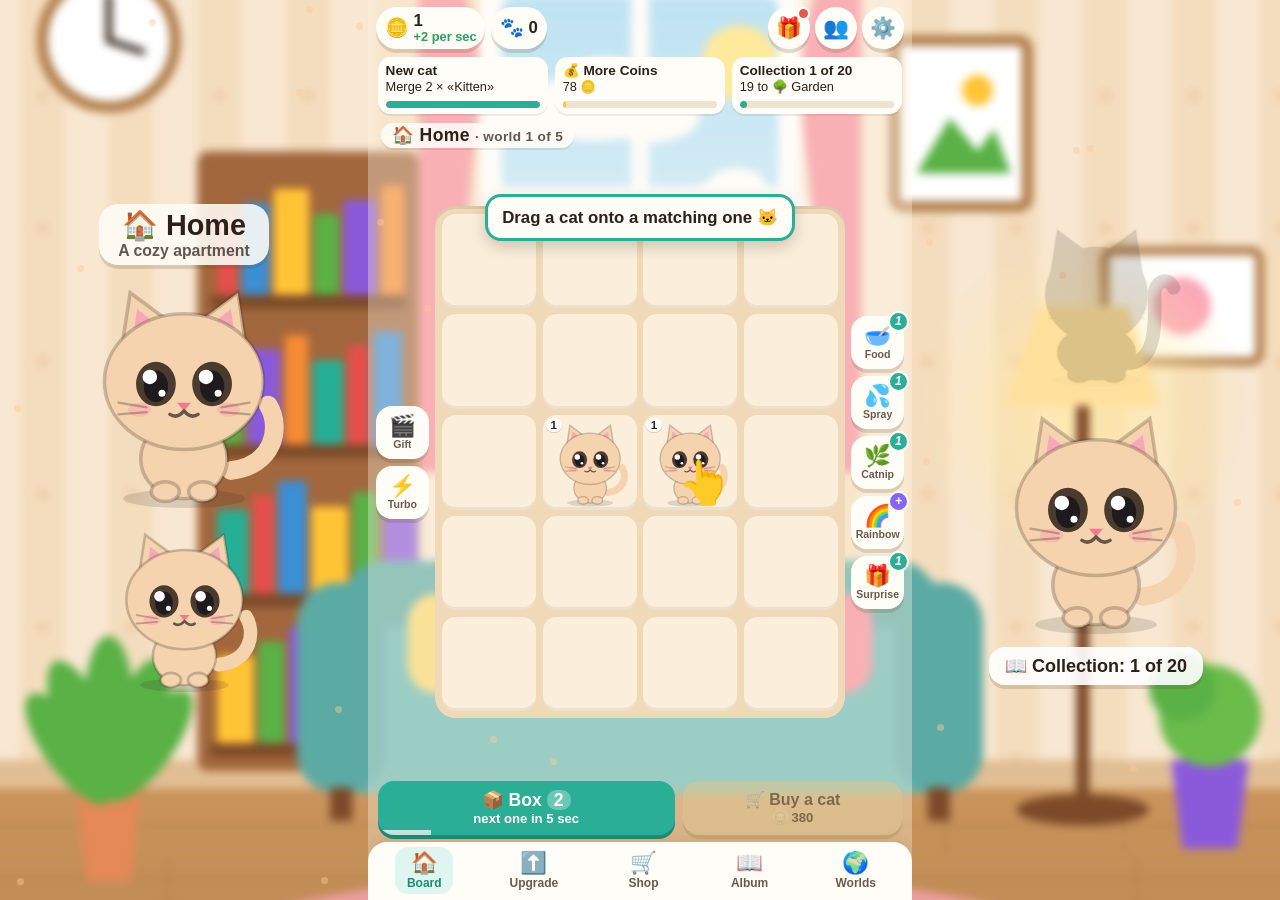
==== commit cb4d1373: "2.4.5" ====
--- a/index.html
+++ b/index.html
@@ -8,11 +8,11 @@
 <script src="https://telegram.org/js/telegram-web-app.js"></script>
 <script>window.Telegram || document.write('<script src="telegram-web-app.js"><\/script>');</script>
 <!-- Настройки: бот, игра, блоки рекламы -->
-<script src="tg-config.js?v=2.4.4"></script>
+<script src="tg-config.js?v=2.4.5"></script>
 <!-- AdsGram: реклама в Telegram Mini Apps -->
 <script async src="https://sad.adsgram.ai/js/sad.min.js"></script>
-<link rel="stylesheet" href="style.css?v=2.4.4">
-<link rel="stylesheet" href="tg.css?v=2.4.4">
+<link rel="stylesheet" href="style.css?v=2.4.5">
+<link rel="stylesheet" href="tg.css?v=2.4.5">
 </head>
 <body oncontextmenu="return false">
 <div id="loading"><img id="loadLogo" src="img/logo.jpg" alt="Cat Merge Idle" width="280" height="280"><div id="loadCat" class="hidden"></div><div class="lbar"><i></i></div></div>
@@ -78,13 +78,13 @@
 <div id="ghost"></div>
 <div id="adFake"><div>Ad</div><div style="opacity:.7;font-size:.9rem">(test mode outside Telegram)</div><div id="adFakeT">2</div></div>
 
-<script src="js/i18n.js?v=2.4.4"></script>
-<script src="js/data.js?v=2.4.4"></script>
-<script src="js/art.js?v=2.4.4"></script>
-<script src="js/scene.js?v=2.4.4"></script>
-<script src="js/audio.js?v=2.4.4"></script>
-<script src="js/net.js?v=2.4.4"></script>
-<script src="js/game.js?v=2.4.4"></script>
-<script src="js/ui.js?v=2.4.4"></script>
+<script src="js/i18n.js?v=2.4.5"></script>
+<script src="js/data.js?v=2.4.5"></script>
+<script src="js/art.js?v=2.4.5"></script>
+<script src="js/scene.js?v=2.4.5"></script>
+<script src="js/audio.js?v=2.4.5"></script>
+<script src="js/net.js?v=2.4.5"></script>
+<script src="js/game.js?v=2.4.5"></script>
+<script src="js/ui.js?v=2.4.5"></script>
 </body>
 </html>
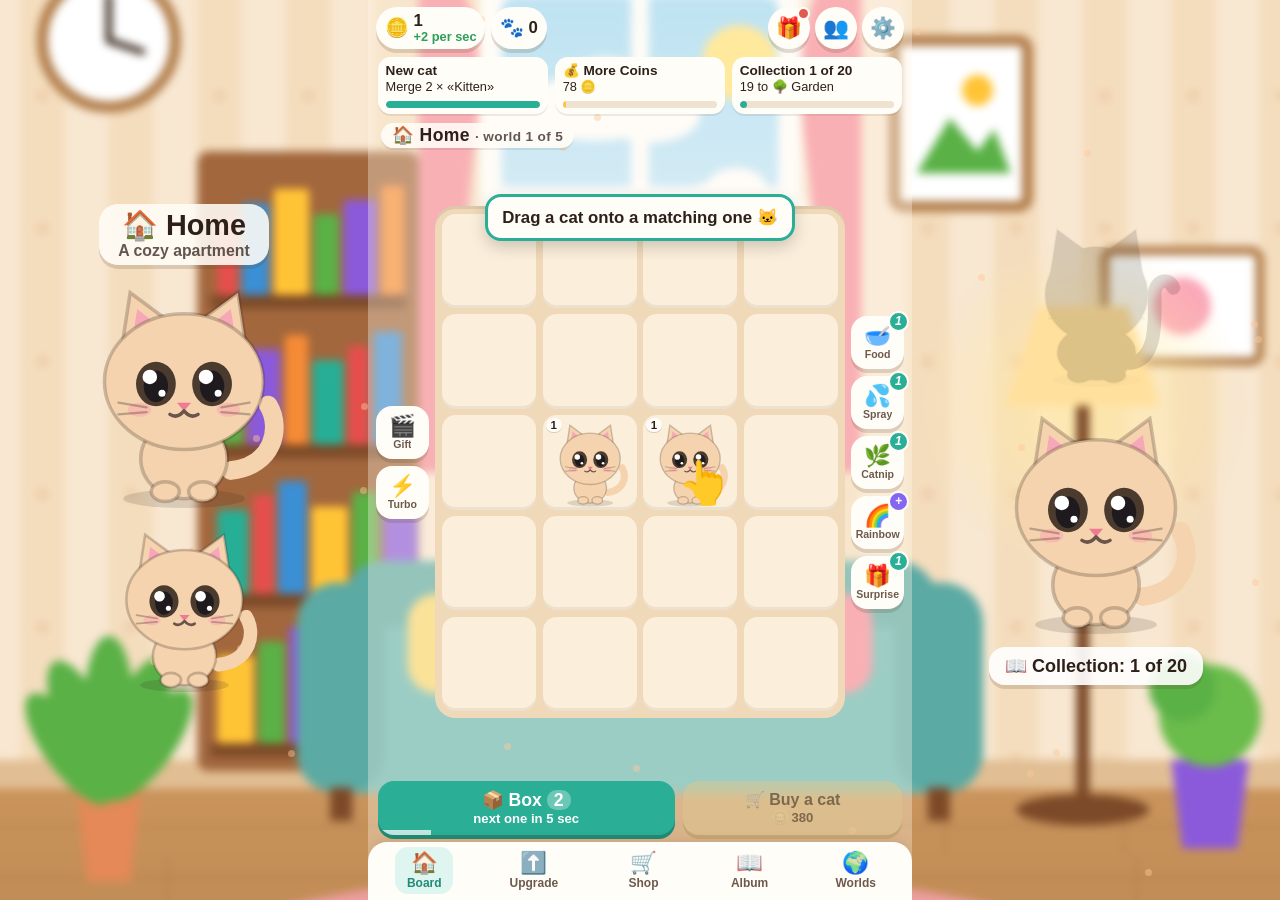
==== commit 98b63b59: "2.4.6" ====
--- a/index.html
+++ b/index.html
@@ -8,11 +8,11 @@
 <script src="https://telegram.org/js/telegram-web-app.js"></script>
 <script>window.Telegram || document.write('<script src="telegram-web-app.js"><\/script>');</script>
 <!-- Настройки: бот, игра, блоки рекламы -->
-<script src="tg-config.js?v=2.4.5"></script>
+<script src="tg-config.js?v=2.4.6"></script>
 <!-- AdsGram: реклама в Telegram Mini Apps -->
 <script async src="https://sad.adsgram.ai/js/sad.min.js"></script>
-<link rel="stylesheet" href="style.css?v=2.4.5">
-<link rel="stylesheet" href="tg.css?v=2.4.5">
+<link rel="stylesheet" href="style.css?v=2.4.6">
+<link rel="stylesheet" href="tg.css?v=2.4.6">
 </head>
 <body oncontextmenu="return false">
 <div id="loading"><img id="loadLogo" src="img/logo.jpg" alt="Cat Merge Idle" width="280" height="280"><div id="loadCat" class="hidden"></div><div class="lbar"><i></i></div></div>
@@ -78,13 +78,13 @@
 <div id="ghost"></div>
 <div id="adFake"><div>Ad</div><div style="opacity:.7;font-size:.9rem">(test mode outside Telegram)</div><div id="adFakeT">2</div></div>
 
-<script src="js/i18n.js?v=2.4.5"></script>
-<script src="js/data.js?v=2.4.5"></script>
-<script src="js/art.js?v=2.4.5"></script>
-<script src="js/scene.js?v=2.4.5"></script>
-<script src="js/audio.js?v=2.4.5"></script>
-<script src="js/net.js?v=2.4.5"></script>
-<script src="js/game.js?v=2.4.5"></script>
-<script src="js/ui.js?v=2.4.5"></script>
+<script src="js/i18n.js?v=2.4.6"></script>
+<script src="js/data.js?v=2.4.6"></script>
+<script src="js/art.js?v=2.4.6"></script>
+<script src="js/scene.js?v=2.4.6"></script>
+<script src="js/audio.js?v=2.4.6"></script>
+<script src="js/net.js?v=2.4.6"></script>
+<script src="js/game.js?v=2.4.6"></script>
+<script src="js/ui.js?v=2.4.6"></script>
 </body>
 </html>
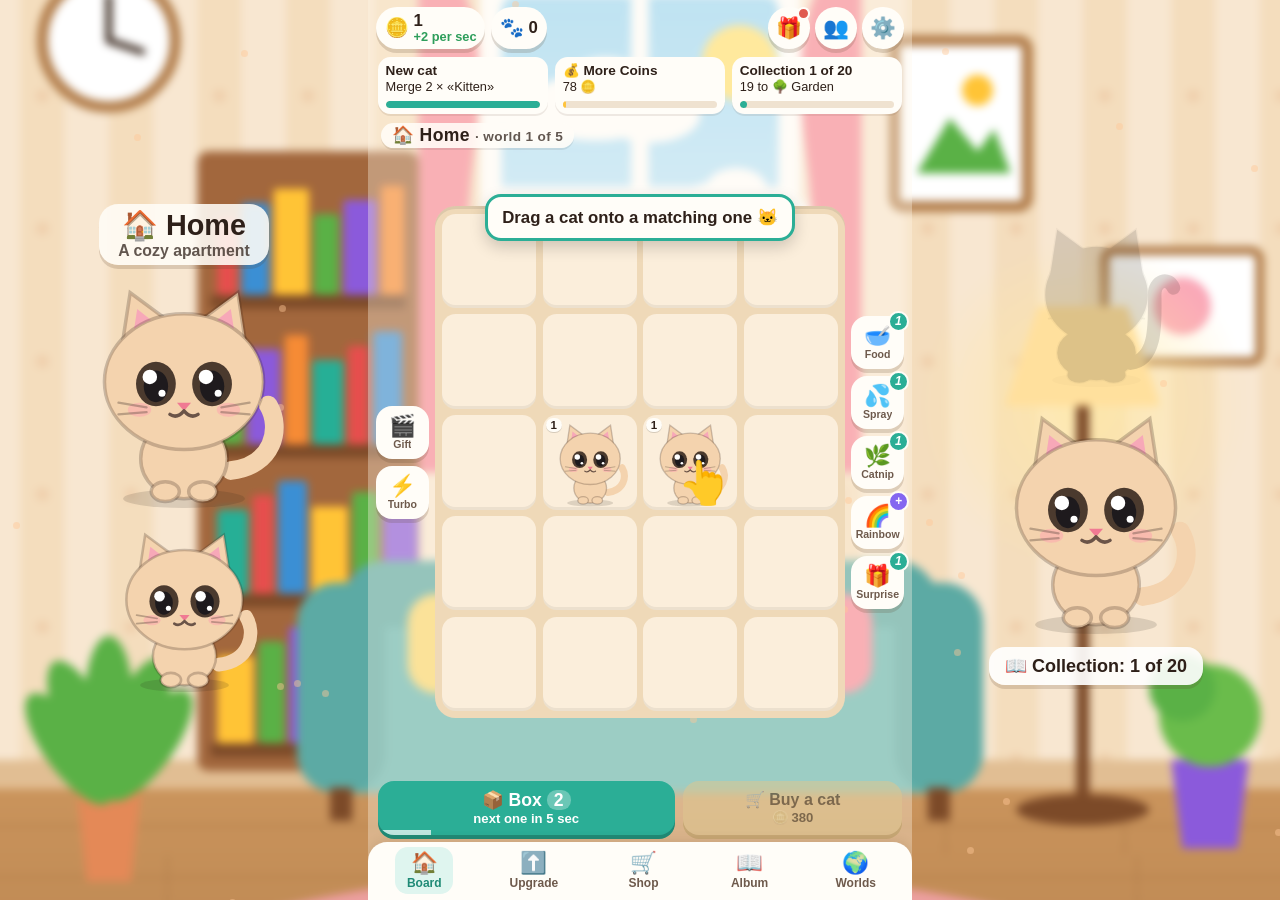
==== commit f0829f12: "2.4.7" ====
--- a/index.html
+++ b/index.html
@@ -8,11 +8,11 @@
 <script src="https://telegram.org/js/telegram-web-app.js"></script>
 <script>window.Telegram || document.write('<script src="telegram-web-app.js"><\/script>');</script>
 <!-- Настройки: бот, игра, блоки рекламы -->
-<script src="tg-config.js?v=2.4.6"></script>
+<script src="tg-config.js?v=2.4.7"></script>
 <!-- AdsGram: реклама в Telegram Mini Apps -->
 <script async src="https://sad.adsgram.ai/js/sad.min.js"></script>
-<link rel="stylesheet" href="style.css?v=2.4.6">
-<link rel="stylesheet" href="tg.css?v=2.4.6">
+<link rel="stylesheet" href="style.css?v=2.4.7">
+<link rel="stylesheet" href="tg.css?v=2.4.7">
 </head>
 <body oncontextmenu="return false">
 <div id="loading"><img id="loadLogo" src="img/logo.jpg" alt="Cat Merge Idle" width="280" height="280"><div id="loadCat" class="hidden"></div><div class="lbar"><i></i></div></div>
@@ -78,13 +78,13 @@
 <div id="ghost"></div>
 <div id="adFake"><div>Ad</div><div style="opacity:.7;font-size:.9rem">(test mode outside Telegram)</div><div id="adFakeT">2</div></div>
 
-<script src="js/i18n.js?v=2.4.6"></script>
-<script src="js/data.js?v=2.4.6"></script>
-<script src="js/art.js?v=2.4.6"></script>
-<script src="js/scene.js?v=2.4.6"></script>
-<script src="js/audio.js?v=2.4.6"></script>
-<script src="js/net.js?v=2.4.6"></script>
-<script src="js/game.js?v=2.4.6"></script>
-<script src="js/ui.js?v=2.4.6"></script>
+<script src="js/i18n.js?v=2.4.7"></script>
+<script src="js/data.js?v=2.4.7"></script>
+<script src="js/art.js?v=2.4.7"></script>
+<script src="js/scene.js?v=2.4.7"></script>
+<script src="js/audio.js?v=2.4.7"></script>
+<script src="js/net.js?v=2.4.7"></script>
+<script src="js/game.js?v=2.4.7"></script>
+<script src="js/ui.js?v=2.4.7"></script>
 </body>
 </html>
